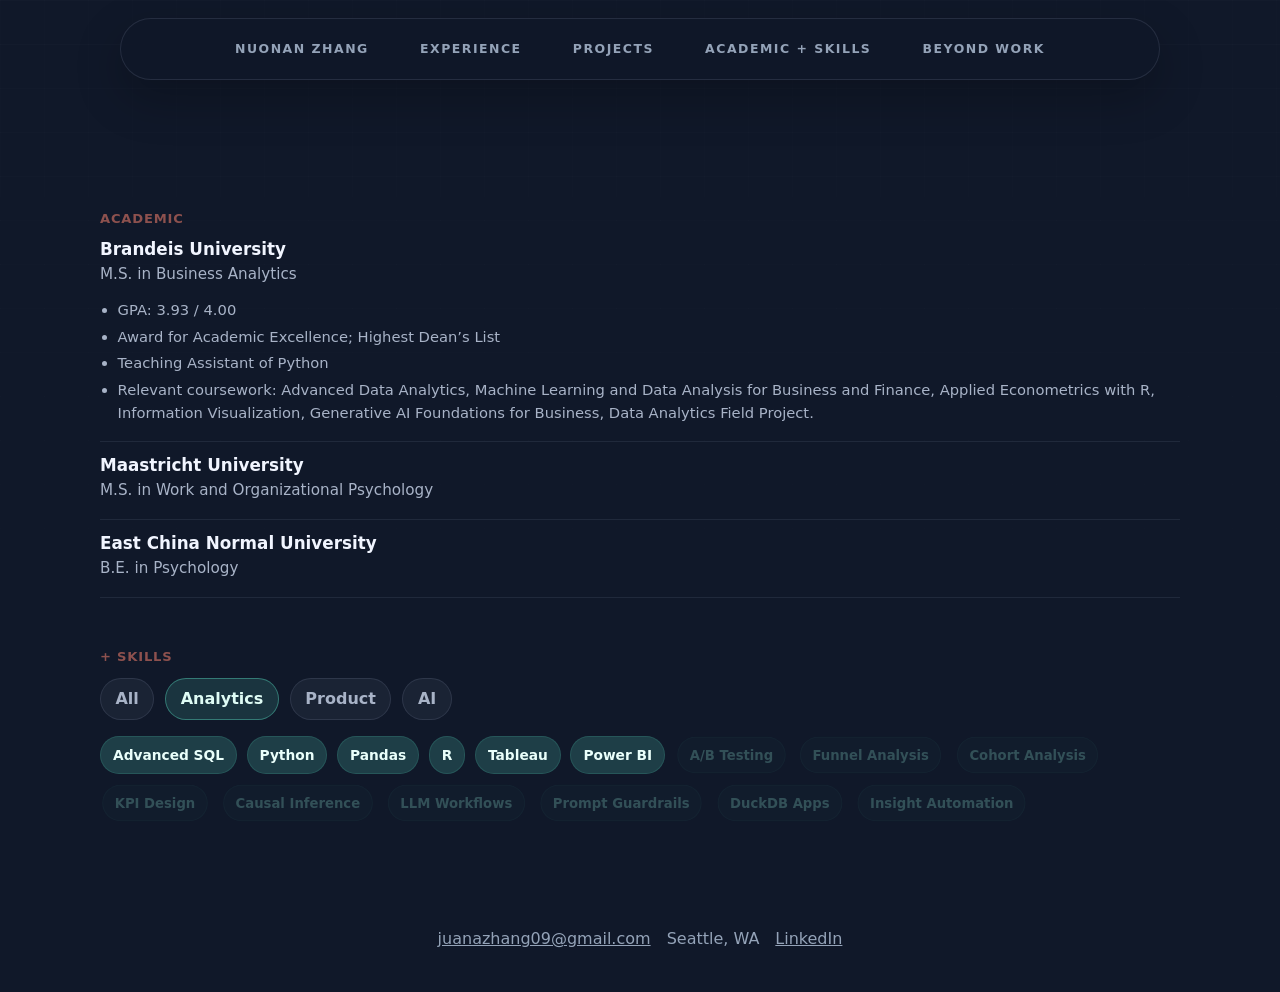
==== about.html @ 23014d2b "Publish portfolio site" ====
<!doctype html>
<html lang="en">
  <head>
    <meta charset="UTF-8" />
    <meta name="viewport" content="width=device-width, initial-scale=1.0" />
    <title>About | Nuonan Zhang</title>
    <meta name="description" content="About Nuonan Zhang, including skills, education, and analytics approach." />
    <link rel="stylesheet" href="styles.css" />
  </head>
  <body class="brittany-home">
    <header class="home-top-nav" aria-label="Primary navigation">
      <nav>
        <a href="index.html#about">Nuonan Zhang</a>
        <a href="index.html#experience">Experience</a>
        <a href="projects.html">Projects</a>
        <a href="about.html">Academic + Skills</a>
        <a href="life.html">Beyond Work</a>
      </nav>
    </header>

    <main class="page-main dark-standalone academic-page">
      <section class="section">
        <p class="mini">Academic</p>
        <div class="academic-stack">
          <article>
            <h3>Brandeis University</h3>
            <p>M.S. in Business Analytics</p>
            <ul>
              <li>GPA: 3.93 / 4.00</li>
              <li>Award for Academic Excellence; Highest Dean’s List</li>
              <li>Teaching Assistant of Python</li>
              <li>Relevant coursework: Advanced Data Analytics, Machine Learning and Data Analysis for Business and Finance, Applied Econometrics with R, Information Visualization, Generative AI Foundations for Business, Data Analytics Field Project.</li>
            </ul>
          </article>
          <article>
            <h3>Maastricht University</h3>
            <p>M.S. in Work and Organizational Psychology</p>
          </article>
          <article>
            <h3>East China Normal University</h3>
            <p>B.E. in Psychology</p>
          </article>
        </div>
        <div class="skill-block">
          <p class="mini">+ Skills</p>
          <div class="skill-tabs" aria-label="Skill filters">
            <button class="tab" type="button" data-filter="all">All</button>
            <button class="tab active" type="button" data-filter="analytics">Analytics</button>
            <button class="tab" type="button" data-filter="product">Product</button>
            <button class="tab" type="button" data-filter="ai">AI</button>
          </div>
          <div class="skill-garden">
            <span class="pop" data-skill="analytics">Advanced SQL</span>
            <span class="pop" data-skill="analytics">Python</span>
            <span class="pop" data-skill="analytics">Pandas</span>
            <span class="pop" data-skill="analytics">R</span>
            <span class="pop" data-skill="analytics">Tableau</span>
            <span class="pop" data-skill="analytics">Power BI</span>
            <span class="dim" data-skill="product">A/B Testing</span>
            <span class="dim" data-skill="product">Funnel Analysis</span>
            <span class="dim" data-skill="product">Cohort Analysis</span>
            <span class="dim" data-skill="product">KPI Design</span>
            <span class="dim" data-skill="product">Causal Inference</span>
            <span class="dim" data-skill="ai">LLM Workflows</span>
            <span class="dim" data-skill="ai">Prompt Guardrails</span>
            <span class="dim" data-skill="ai">DuckDB Apps</span>
            <span class="dim" data-skill="ai">Insight Automation</span>
          </div>
        </div>
      </section>
    </main>

    <footer>
      <a href="mailto:juanazhang09@gmail.com">juanazhang09@gmail.com</a>
      <span>Seattle, WA</span>
      <a href="https://www.linkedin.com/in/juanazhang" target="_blank" rel="noreferrer">LinkedIn</a>
    </footer>

    <script src="script.js?v=20260702-real-logos"></script>
  </body>
</html>
---- styles.css ----
:root {
  --cream: #fff8ec;
  --sand: #f5ddc9;
  --paper: #fffdf8;
  --ink: #2f2f32;
  --muted: #6f6862;
  --rose: #e86f87;
  --yellow: #ffd86f;
  --mint: #9edfc8;
  --sky: #a8d8ff;
  --peach: #ffb8a1;
  --line: rgba(47, 47, 50, 0.12);
  --shadow: 0 20px 54px rgba(78, 57, 40, 0.14);
}

* {
  box-sizing: border-box;
}

html {
  scroll-behavior: smooth;
}

body {
  margin: 0;
  color: var(--ink);
  background:
    radial-gradient(circle at 14% 10%, rgba(255, 216, 111, 0.42), transparent 18rem),
    radial-gradient(circle at 88% 12%, rgba(168, 216, 255, 0.44), transparent 22rem),
    linear-gradient(180deg, var(--sand) 0%, var(--cream) 36%, #fffaf1 100%);
  font-family: "Avenir Next", "Trebuchet MS", system-ui, sans-serif;
  line-height: 1.6;
}

body::before {
  position: fixed;
  inset: 0;
  z-index: -1;
  background-image:
    linear-gradient(rgba(255, 255, 255, 0.34) 1px, transparent 1px),
    linear-gradient(90deg, rgba(255, 255, 255, 0.28) 1px, transparent 1px);
  background-size: 44px 44px;
  content: "";
  mask-image: linear-gradient(180deg, black, transparent 88%);
}

.brittany-home {
  background: #101829;
  color: #d9e2f2;
}

.brittany-home::before,
.dark-page::before {
  background-image:
    linear-gradient(rgba(255, 255, 255, 0.035) 1px, transparent 1px),
    linear-gradient(90deg, rgba(255, 255, 255, 0.025) 1px, transparent 1px);
  opacity: 0.45;
}

.dark-page {
  background: #101829;
  color: #d9e2f2;
}

a {
  color: inherit;
}

.site-header {
  position: fixed;
  top: 1rem;
  left: 50%;
  z-index: 20;
  display: flex;
  width: min(1080px, calc(100% - 2rem));
  align-items: center;
  justify-content: space-between;
  gap: 1rem;
  border: 1px solid var(--line);
  border-radius: 999px;
  padding: 0.65rem 0.75rem;
  background: rgba(255, 253, 248, 0.82);
  box-shadow: 0 10px 35px rgba(78, 57, 40, 0.12);
  transform: translateX(-50%);
  backdrop-filter: blur(18px);
}

.brand,
nav a,
.button,
.portal-card,
.next-banner a,
.path-actions a {
  text-decoration: none;
}

.brand {
  display: inline-flex;
  align-items: center;
  gap: 0.55rem;
  padding-left: 0.35rem;
  font-weight: 850;
}

.brand-icon {
  display: grid;
  width: 2.15rem;
  height: 2.15rem;
  place-items: center;
  border-radius: 50%;
  background: var(--yellow);
  box-shadow: inset 0 0 0 2px rgba(47, 47, 50, 0.12);
}

nav {
  display: flex;
  flex-wrap: wrap;
  justify-content: flex-end;
  gap: 0.25rem;
}

nav a {
  border-radius: 999px;
  padding: 0.56rem 0.7rem;
  color: #4f4945;
  font-weight: 800;
  font-size: 0.96rem;
}

nav a:hover,
nav a.active {
  background: var(--ink);
  color: white;
}

.hero,
.section,
.page-hero,
footer {
  width: min(1080px, calc(100% - 2rem));
  margin: 0 auto;
}

.hero {
  display: grid;
  min-height: 92vh;
  grid-template-columns: minmax(0, 0.92fr) minmax(320px, 0.72fr);
  align-items: center;
  gap: clamp(2rem, 5vw, 5rem);
  padding: 8rem 0 3rem;
}

.page-main {
  padding-top: 8rem;
}

.dark-standalone {
  padding-top: 7.5rem;
}

.brittany-home .page-hero h1,
.dark-page .page-hero h1 {
  color: #e9eef8;
  font-family: "Avenir Next", "Trebuchet MS", system-ui, sans-serif;
  font-style: normal;
}

.brittany-home .page-hero p:not(.mini),
.brittany-home footer {
  color: #94a3b8;
}

.page-hero {
  padding: 3.5rem 0 1.5rem;
}

.page-hero p:not(.mini) {
  max-width: 760px;
  color: var(--muted);
  font-size: 1.18rem;
}

.mini {
  margin: 0 0 0.7rem;
  color: #8d514e;
  font-size: 0.82rem;
  font-weight: 900;
  letter-spacing: 0.06em;
  text-transform: uppercase;
}

h1,
h2,
h3,
p {
  margin-top: 0;
}

h1 {
  max-width: 11ch;
  margin-bottom: 1rem;
  font-family: Georgia, "Times New Roman", serif;
  font-size: clamp(2.9rem, 5.4vw, 4.7rem);
  font-style: italic;
  font-weight: 700;
  letter-spacing: 0;
  line-height: 0.95;
}

.page-hero h1 {
  max-width: 12ch;
}

.work-hero {
  width: min(1200px, calc(100% - 2rem));
  padding: 0.5rem 0 0.25rem;
}

.work-hero h1 {
  max-width: 28ch;
  font-size: clamp(2rem, 3.4vw, 3.15rem);
  line-height: 1.05;
}

.work-hero p:not(.mini) {
  max-width: 820px;
  font-size: 1.03rem;
}

.work-hero + .experience-summary {
  width: min(1200px, calc(100% - 2rem));
  padding-top: 1.2rem;
}

.split-home {
  display: grid;
  width: min(1280px, calc(100% - 2rem));
  grid-template-columns: minmax(280px, 0.62fr) minmax(0, 1.18fr);
  gap: clamp(2.5rem, 5vw, 5.5rem);
  margin: 0 auto;
  padding: 6rem 0;
}

.split-home-with-top-nav {
  padding-top: 8.5rem;
}

.home-top-nav {
  position: fixed;
  top: 1.1rem;
  left: 50%;
  z-index: 40;
  display: flex;
  width: min(1040px, calc(100% - 2rem));
  align-items: center;
  justify-content: center;
  gap: 1.2rem;
  border: 1px solid rgba(148, 163, 184, 0.16);
  border-radius: 999px;
  padding: 0.7rem 0.95rem;
  background: rgba(16, 24, 41, 0.82);
  box-shadow: 0 18px 48px rgba(0, 0, 0, 0.24);
  transform: translateX(-50%);
  backdrop-filter: blur(18px);
}

.home-mark {
  display: inline-flex;
  width: 2.35rem;
  height: 2.35rem;
  align-items: center;
  justify-content: center;
  border-radius: 50%;
  background: rgba(100, 255, 218, 0.12);
  color: #64ffda;
  font-weight: 900;
  text-decoration: none;
}

.home-top-nav nav {
  display: flex;
  flex-wrap: wrap;
  justify-content: center;
  gap: clamp(0.8rem, 2.5vw, 1.8rem);
}

.home-top-nav nav a {
  color: #94a3b8;
  font-size: 0.78rem;
  font-weight: 900;
  letter-spacing: 0.12em;
  text-decoration: none;
  text-transform: uppercase;
}

.home-top-nav nav a:hover {
  color: #64ffda;
}

.split-sidebar {
  position: sticky;
  top: 6rem;
  align-self: start;
  min-height: calc(100vh - 12rem);
}

.split-sidebar img {
  width: 132px;
  height: 132px;
  margin-bottom: 1.5rem;
  border: 2px solid rgba(217, 226, 242, 0.18);
  border-radius: 50%;
  object-fit: cover;
  object-position: 50% 18%;
}

.split-sidebar h1 {
  max-width: none;
  margin-bottom: 0.5rem;
  font-family: "Avenir Next", "Trebuchet MS", system-ui, sans-serif;
  font-size: clamp(2.7rem, 5vw, 4.2rem);
  font-style: normal;
  line-height: 1;
}

.split-sidebar h2 {
  margin-bottom: 1rem;
  color: #e9eef8;
  font-size: 1.3rem;
  font-weight: 750;
}

.split-sidebar p {
  max-width: 21rem;
  color: #94a3b8;
  font-size: 1rem;
}

.split-nav {
  display: grid;
  justify-items: start;
  gap: 1.05rem;
  margin: 4rem 0;
  padding-left: 0;
}

.split-nav a {
  width: fit-content;
  color: #708096;
  font-size: 0.78rem;
  font-weight: 900;
  letter-spacing: 0.16em;
  text-decoration: none;
  text-transform: uppercase;
}

.split-nav a:hover {
  color: #e9eef8;
}

.split-links {
  display: flex;
  flex-wrap: wrap;
  gap: 0.95rem;
}

.split-links a,
.split-actions a {
  color: #d9e2f2;
  font-weight: 850;
  text-decoration: none;
}

.split-links a {
  display: grid;
  width: 2.05rem;
  height: 2.05rem;
  place-items: center;
  color: #94a3b8;
}

.split-links svg {
  width: 1.55rem;
  height: 1.55rem;
  fill: currentColor;
}

.split-links a:hover,
.split-actions a:hover,
.split-row:hover h3 {
  color: #7dd3fc;
}

.split-content {
  display: grid;
  gap: 4.5rem;
}

.split-section {
  scroll-margin-top: 4rem;
}

.split-section > p:not(.mini) {
  max-width: 860px;
  color: #a6b3c6;
  font-size: 1.03rem;
}

.about-focus {
  display: flex;
  max-width: 860px;
  flex-wrap: wrap;
  gap: 0.55rem;
  margin-top: 1.2rem;
}

.about-focus span {
  border-radius: 999px;
  padding: 0.36rem 0.62rem;
  background: rgba(148, 163, 184, 0.1);
  color: #cbd5e1;
  font-size: 0.82rem;
  font-weight: 850;
}

.about-focus .skill-group {
  background: transparent;
  color: #64ffda;
  padding-left: 0;
  font-size: 0.74rem;
  letter-spacing: 0.12em;
  text-transform: uppercase;
}

.split-row {
  display: grid;
  grid-template-columns: 9.2rem minmax(0, 1fr);
  gap: 1.2rem;
  align-items: start;
  border-radius: 16px;
  padding: 0.95rem 1rem;
  color: inherit;
  text-decoration: none;
}

.split-row:hover {
  background: rgba(148, 163, 184, 0.08);
}

.split-row > span {
  color: #718096;
  font-size: 0.78rem;
  font-weight: 900;
  letter-spacing: 0.08em;
  text-transform: uppercase;
}

.split-row h3 {
  margin-bottom: 0.35rem;
  color: #e9eef8;
  font-size: 1.05rem;
}

.split-row p {
  margin: 0;
  color: #94a3b8;
}

.split-bullets {
  display: grid;
  gap: 0.25rem;
  margin: 0;
  padding-left: 1.05rem;
  color: #94a3b8;
}

.split-bullets li::marker {
  color: #7dd3fc;
}

.inline-evidence {
  display: flex;
  flex-wrap: wrap;
  gap: 0.5rem;
  margin-top: 0.65rem;
}

.inline-evidence a {
  border: 1px solid rgba(125, 211, 252, 0.18);
  border-radius: 999px;
  padding: 0.28rem 0.55rem;
  background: rgba(125, 211, 252, 0.08);
  color: #7dd3fc;
  font-size: 0.78rem;
  font-weight: 850;
  text-decoration: none;
}

.inline-evidence a:hover {
  background: rgba(125, 211, 252, 0.16);
}

.split-tech {
  display: flex;
  flex-wrap: wrap;
  gap: 0.45rem;
  margin-top: 0.7rem;
}

.split-tech span {
  border-radius: 999px;
  padding: 0.32rem 0.56rem;
  background: rgba(45, 212, 191, 0.1);
  color: #99f6e4;
  font-size: 0.76rem;
  font-weight: 850;
}

.split-tags {
  display: flex;
  flex-wrap: wrap;
  gap: 0.65rem;
}

.split-tags span {
  border-radius: 999px;
  padding: 0.42rem 0.75rem;
  background: rgba(45, 212, 191, 0.1);
  color: #99f6e4;
  font-size: 0.86rem;
  font-weight: 850;
}

.academic-stack,
.skill-map-compact {
  display: grid;
  gap: 0.9rem;
}

.academic-stack {
  margin-bottom: 1.25rem;
}

.academic-stack article,
.skill-map-compact div {
  border-bottom: 1px solid rgba(148, 163, 184, 0.13);
  padding: 0 0 1rem;
}

.academic-stack article {
  display: grid;
  gap: 0.2rem;
}

.academic-stack h3 {
  margin: 0;
  color: #f1f5ff;
  font-size: 1.05rem;
}

.academic-stack p,
.skill-map-compact p {
  margin: 0;
  color: #a8b3c7;
  font-size: 0.95rem;
  line-height: 1.55;
}

.academic-stack ul {
  margin: 0.55rem 0 0;
  padding-left: 1.1rem;
  color: #a8b3c7;
  font-size: 0.92rem;
  line-height: 1.55;
}

.academic-stack li + li {
  margin-top: 0.25rem;
}

.skill-map-compact div > span {
  display: block;
  margin-bottom: 0.25rem;
  color: #64ffda;
  font-size: 0.74rem;
  font-weight: 900;
  letter-spacing: 0.12em;
  text-transform: uppercase;
}

.skill-block {
  margin-top: clamp(1.8rem, 4vw, 3rem);
}

.skill-block h2 {
  margin: 0.25rem 0 1rem;
  color: #f1f5ff;
  font-size: clamp(1.8rem, 5vw, 3rem);
  line-height: 1.05;
}

.academic-page .skill-tabs {
  justify-content: flex-start;
  margin-bottom: 1rem;
}

.academic-page .tab {
  border: 1px solid rgba(148, 163, 184, 0.16);
  background: rgba(148, 163, 184, 0.08);
  color: #a8b3c7;
}

.academic-page .tab.active,
.academic-page .tab:hover {
  border-color: rgba(100, 255, 218, 0.35);
  background: rgba(100, 255, 218, 0.12);
  color: #dffcf5;
}

.academic-page .skill-garden {
  justify-content: flex-start;
  gap: 0.6rem;
}

.academic-page .skill-garden span {
  min-height: auto;
  border: 1px solid rgba(100, 255, 218, 0.12);
  padding: 0.45rem 0.75rem;
  background: rgba(100, 255, 218, 0.08);
  box-shadow: none;
  color: #99f6e4;
  font-size: 0.86rem;
}

.academic-page .skill-garden span.pop {
  background: rgba(100, 255, 218, 0.17);
  color: #eafffb;
}

.split-actions {
  display: flex;
  flex-wrap: wrap;
  gap: 1rem;
  margin-top: 1.2rem;
}

.split-actions-front {
  margin: 0.3rem 0 1.2rem;
}

.project-feature-row {
  display: grid;
  grid-template-columns: 8.5rem minmax(0, 1fr);
  gap: 1.6rem;
  align-items: start;
  border-radius: 16px;
  padding: 1rem;
  color: inherit;
  text-decoration: none;
}

.project-feature-row:hover {
  background: rgba(148, 163, 184, 0.08);
}

.project-feature-row img {
  width: 100%;
  border: 3px solid rgba(148, 163, 184, 0.16);
  border-radius: 8px;
  aspect-ratio: 16 / 9;
  object-fit: cover;
  object-position: center;
}

.project-feature-row img.project-thumb-contain {
  aspect-ratio: 1 / 1;
  object-fit: contain;
  background: #f8fbff;
  padding: 0.25rem;
}

.project-feature-row > div > span {
  display: block;
  margin-bottom: 0.35rem;
  color: #718096;
  font-size: 0.78rem;
  font-weight: 900;
  letter-spacing: 0.08em;
  text-transform: uppercase;
}

.project-feature-row h3 {
  margin-bottom: 0.45rem;
  color: #e9eef8;
  font-size: 1.25rem;
}

.project-feature-row:hover h3 {
  color: #7dd3fc;
}

.project-feature-row p {
  margin: 0;
  color: #94a3b8;
}

.projects-compact-page {
  width: min(980px, calc(100% - 2rem));
  margin: 0 auto;
}

.project-page-intro {
  width: min(900px, 100%);
  margin: 0 auto 1.25rem;
  padding-top: 1rem;
}

.project-page-intro p:not(.mini) {
  max-width: 680px;
  color: #94a3b8;
  font-size: 1rem;
}

.project-list-page {
  width: min(900px, 100%);
}

h2 {
  margin-bottom: 0.85rem;
  font-size: clamp(1.75rem, 3.8vw, 3.5rem);
  font-weight: 850;
  letter-spacing: 0;
  line-height: 1.05;
}

h3 {
  margin-bottom: 0.45rem;
  font-size: 1.25rem;
  line-height: 1.18;
}

.subtitle {
  max-width: 43rem;
  color: #4a4440;
  font-size: clamp(1.05rem, 1.7vw, 1.28rem);
}

.hero-buttons {
  display: flex;
  flex-wrap: wrap;
  gap: 0.85rem;
  margin-top: 1.6rem;
}

.recruiter-snapshot {
  display: flex;
  flex-wrap: wrap;
  gap: 0.55rem;
  margin-top: 1.2rem;
}

.recruiter-snapshot span {
  display: inline-flex;
  min-height: 2.2rem;
  align-items: center;
  border-radius: 999px;
  padding: 0.35rem 0.7rem;
  background: rgba(255, 253, 248, 0.76);
  color: #4f4945;
  font-size: 0.88rem;
  font-weight: 850;
  box-shadow: 0 8px 20px rgba(95, 72, 53, 0.08);
}

.button,
.small-button,
.tab,
.floating-note {
  border: 0;
  cursor: pointer;
  font: inherit;
  font-weight: 850;
  transition:
    transform 180ms ease,
    box-shadow 180ms ease,
    background 180ms ease;
}

.button {
  display: inline-flex;
  min-height: 3rem;
  align-items: center;
  justify-content: center;
  border-radius: 12px;
  padding: 0.72rem 1.2rem;
}

.button:hover,
.small-button:hover,
.tab:hover,
.floating-note:hover,
.portal-card:hover,
.next-banner a:hover {
  transform: translateY(-3px);
}

.dark {
  background: var(--ink);
  color: white;
  box-shadow: 0 10px 24px rgba(47, 47, 50, 0.18);
}

.light {
  background: var(--yellow);
  color: var(--ink);
  box-shadow: 0 10px 24px rgba(173, 128, 39, 0.18);
}

.soft {
  background: rgba(255, 253, 248, 0.84);
  color: var(--ink);
  box-shadow: 0 10px 24px rgba(95, 72, 53, 0.12);
}

.hero-art {
  position: relative;
  display: grid;
  min-height: 500px;
  place-items: center;
}

.main-photo {
  width: min(100%, 470px);
  border: 12px solid rgba(255, 253, 248, 0.94);
  border-radius: 34px;
  aspect-ratio: 4 / 5;
  object-fit: cover;
  object-position: 36% center;
  box-shadow: var(--shadow);
}

.portrait-photo {
  position: absolute;
  right: -0.4rem;
  bottom: 2rem;
  width: 150px;
  height: 150px;
  border: 8px solid var(--paper);
  border-radius: 50%;
  object-fit: cover;
  object-position: 50% 0%;
  box-shadow: 0 18px 34px rgba(66, 45, 33, 0.2);
}

.floating-note {
  position: absolute;
  border-radius: 999px;
  padding: 0.54rem 0.82rem;
  background: var(--paper);
  color: var(--ink);
  box-shadow: 0 12px 28px rgba(67, 51, 38, 0.14);
}

.note-one {
  top: 14%;
  left: 0;
  background: var(--mint);
}

.note-two {
  right: 0;
  bottom: 25%;
  background: var(--peach);
}

.note-three {
  bottom: 12%;
  left: 8%;
  background: var(--sky);
}

.home-hero-clean {
  min-height: 86vh;
  grid-template-columns: minmax(260px, 0.45fr) minmax(0, 1fr);
  gap: clamp(2rem, 6vw, 6rem);
}

.home-profile {
  position: sticky;
  top: 7rem;
  align-self: start;
  border-radius: 22px;
  padding: 1.4rem;
  background: rgba(255, 253, 248, 0.8);
  box-shadow: 0 18px 44px rgba(78, 57, 40, 0.12);
}

.home-profile img {
  width: 100%;
  max-width: 210px;
  border-radius: 16px;
  aspect-ratio: 1 / 1;
  object-fit: cover;
  object-position: 50% 10%;
}

.home-profile h1 {
  max-width: none;
  margin: 1rem 0 0.2rem;
  font-family: "Avenir Next", "Trebuchet MS", system-ui, sans-serif;
  font-size: clamp(2.1rem, 4vw, 3.2rem);
  font-style: normal;
  line-height: 1;
}

.home-profile p {
  margin-bottom: 1rem;
  color: var(--muted);
  font-weight: 750;
}

.home-links {
  display: flex;
  flex-wrap: wrap;
  gap: 0.55rem;
}

.home-links a {
  border-radius: 999px;
  padding: 0.45rem 0.7rem;
  background: var(--ink);
  color: #fff;
  font-size: 0.86rem;
  font-weight: 850;
  text-decoration: none;
}

.home-intro h2 {
  max-width: 780px;
  font-size: clamp(2.2rem, 5vw, 4.8rem);
}

.home-intro > p:not(.mini) {
  max-width: 760px;
  color: var(--muted);
  font-size: 1.1rem;
}

.home-proof {
  display: flex;
  flex-wrap: wrap;
  gap: 0.5rem;
  margin-top: 1.2rem;
}

.home-proof span {
  border: 1px solid rgba(47, 47, 50, 0.12);
  border-radius: 999px;
  padding: 0.38rem 0.7rem;
  background: rgba(255, 253, 248, 0.72);
  color: #4f4945;
  font-size: 0.88rem;
  font-weight: 850;
}

.home-overview {
  display: grid;
  gap: 0;
  padding-top: 0;
}

.home-overview a {
  display: grid;
  grid-template-columns: 4rem 0.42fr 1fr;
  gap: 1rem;
  align-items: baseline;
  border-top: 1px solid rgba(47, 47, 50, 0.14);
  padding: 1.25rem 0;
  text-decoration: none;
}

.home-overview a:last-child {
  border-bottom: 1px solid rgba(47, 47, 50, 0.14);
}

.home-overview span {
  color: #8d514e;
  font-weight: 900;
}

.home-overview h3 {
  margin: 0;
}

.home-overview p {
  margin: 0;
  color: var(--muted);
}

.section {
  padding: clamp(3rem, 7vw, 5.5rem) 0;
}

.intro-panel,
.two-column {
  display: grid;
  grid-template-columns: 0.9fr 1fr;
  gap: clamp(1.5rem, 5vw, 4rem);
  align-items: start;
}

.intro-panel p:last-child,
.soft-card,
.about-copy {
  border-radius: 28px;
  padding: clamp(1.25rem, 3vw, 2rem);
  background: rgba(255, 253, 248, 0.74);
  box-shadow: var(--shadow);
}

.intro-panel p:last-child,
.soft-card p,
.project-card p,
.work-entry li,
.life-grid p,
footer {
  color: var(--muted);
}

.portal-section,
.portfolio-map {
  display: grid;
  gap: 1rem;
  padding-top: 0;
}

.portal-card {
  display: grid;
  grid-template-columns: auto 1fr;
  gap: 1.2rem;
  align-items: center;
  border-radius: 30px;
  padding: clamp(1.2rem, 3vw, 2rem);
  background: var(--paper);
  box-shadow: var(--shadow);
  transition:
    transform 180ms ease,
    box-shadow 180ms ease;
}

.portal-card:hover {
  box-shadow: 0 28px 72px rgba(78, 57, 40, 0.18);
}

.portal-card > span {
  display: grid;
  width: 3.6rem;
  height: 3.6rem;
  place-items: center;
  border-radius: 50%;
  background: var(--yellow);
  font-weight: 950;
}

.portal-card h2 {
  margin-bottom: 0.45rem;
  font-size: clamp(1.5rem, 3.3vw, 2.7rem);
}

.work-portal {
  background: linear-gradient(135deg, #fffdf8, #e6f8f0);
}

.projects-portal {
  background: linear-gradient(135deg, #fffdf8, #ffe7ee);
}

.ai-portal {
  background: linear-gradient(135deg, #fffdf8, #e5fff6);
}

.about-portal {
  background: linear-gradient(135deg, #fffdf8, #fff2bf);
}

.life-portal {
  background: linear-gradient(135deg, #fffdf8, #e6f1ff);
}

.work-timeline {
  display: grid;
  gap: 1.1rem;
}

.featured-path,
.ai-case {
  display: grid;
  grid-template-columns: 1fr 1fr;
  gap: 1rem;
  align-items: center;
}

.featured-copy,
.path-actions,
.ai-case {
  border-radius: 30px;
  padding: clamp(1.2rem, 3vw, 2rem);
  background: rgba(255, 253, 248, 0.82);
  box-shadow: var(--shadow);
}

.featured-copy p:not(.mini),
.ai-case p {
  color: var(--muted);
}

.path-actions {
  display: grid;
  gap: 0.75rem;
}

.path-actions a {
  display: flex;
  min-height: 3.4rem;
  align-items: center;
  justify-content: space-between;
  border-radius: 999px;
  padding: 0.75rem 1rem;
  background: var(--ink);
  color: white;
  font-weight: 900;
  transition: transform 180ms ease;
}

.path-actions a:nth-child(2) {
  background: #2f5f57;
}

.path-actions a:nth-child(3) {
  background: #874253;
}

.path-actions a::after {
  content: "→";
}

.ai-case {
  grid-template-columns: 1fr 0.72fr;
  background: linear-gradient(135deg, rgba(255, 253, 248, 0.88), rgba(230, 248, 240, 0.88));
}

.work-explorer {
  display: grid;
  grid-template-columns: 0.52fr 1fr;
  gap: 1rem;
  align-items: start;
  padding-bottom: 0;
}

.explorer-copy,
.company-panel {
  border-radius: 28px;
  padding: 1.25rem;
  background: rgba(255, 253, 248, 0.82);
  box-shadow: var(--shadow);
}

.explorer-copy p:not(.mini),
.company-panel p:not(.date, .role) {
  color: var(--muted);
}

.company-tabs {
  display: flex;
  flex-wrap: wrap;
  gap: 0.65rem;
  align-self: stretch;
  border-radius: 28px;
  padding: 1.1rem;
  background: rgba(255, 253, 248, 0.58);
  box-shadow: var(--shadow);
}

.company-tab {
  min-height: 2.7rem;
  border: 0;
  border-radius: 999px;
  padding: 0.5rem 0.85rem;
  background: var(--paper);
  color: var(--ink);
  cursor: pointer;
  font: inherit;
  font-weight: 850;
  box-shadow: 0 8px 20px rgba(95, 72, 53, 0.09);
  transition:
    transform 160ms ease,
    background 160ms ease,
    color 160ms ease,
    box-shadow 160ms ease;
}

.company-tab:hover {
  transform: translateY(-2px);
}

.company-tab.active {
  background: var(--ink);
  color: white;
  box-shadow: 0 12px 26px rgba(47, 47, 50, 0.2);
}

.company-panel {
  grid-column: 1 / -1;
  display: grid;
  grid-template-columns: minmax(0, 1fr) minmax(9rem, max-content);
  column-gap: 1.4rem;
  row-gap: 0.75rem;
  align-items: start;
  border: 2px solid rgba(47, 47, 50, 0.08);
}

.company-panel > div:first-child {
  display: contents;
}

.company-panel .company-logo {
  grid-column: 2;
  grid-row: 1;
  justify-self: end;
}

.company-panel h2 {
  grid-column: 1;
  grid-row: 1;
}

.company-panel .role {
  grid-column: 1;
  grid-row: 2;
}

.company-panel .date {
  grid-column: 2;
  grid-row: 2;
  justify-self: end;
  text-align: right;
}

#company-context,
#company-points {
  grid-column: 1 / 3;
}

#company-tools {
  grid-column: 1;
  grid-row: 3;
  flex-wrap: nowrap;
  overflow-x: auto;
  padding-bottom: 0.15rem;
}

.company-panel.is-changing {
  animation: panel-pop 260ms ease;
}

@keyframes panel-pop {
  0% {
    opacity: 0.5;
    transform: translateY(8px);
  }
  100% {
    opacity: 1;
    transform: translateY(0);
  }
}

.work-artifacts {
  display: grid;
  grid-template-columns: 1fr 0.72fr 0.72fr;
  gap: 1rem;
  align-items: stretch;
}

.work-artifacts > div,
.work-artifacts figure {
  border-radius: 28px;
  margin: 0;
  padding: 1.15rem;
  background: rgba(255, 253, 248, 0.82);
  box-shadow: var(--shadow);
}

.work-artifacts > div p:not(.mini) {
  color: var(--muted);
}

.work-artifacts img {
  width: 100%;
  height: 220px;
  border-radius: 20px;
  object-fit: cover;
  background: #fff;
}

.work-artifacts figcaption {
  margin-top: 0.75rem;
  color: var(--muted);
  font-weight: 850;
}

.work-entry {
  display: grid;
  grid-template-columns: minmax(0, 1fr) minmax(9rem, max-content);
  column-gap: 1.5rem;
  row-gap: 0.8rem;
  border-radius: 30px;
  padding: clamp(1.1rem, 2.5vw, 1.6rem);
  background: rgba(255, 253, 248, 0.84);
  box-shadow: var(--shadow);
  transition:
    transform 180ms ease,
    box-shadow 180ms ease,
    opacity 180ms ease,
    outline-color 180ms ease;
}

.work-meta {
  display: contents;
}

.company-logo {
  display: inline-flex;
  width: min(13rem, 22vw);
  min-height: 4.2rem;
  align-items: center;
  justify-content: flex-end;
  margin: 0;
  border: 0;
  border-radius: 0;
  padding: 0;
  background: transparent;
  box-shadow: none;
  grid-column: 2;
  grid-row: 1;
  justify-self: end;
}

.company-logo img {
  display: block;
  max-width: 100%;
  max-height: 3.3rem;
  object-fit: contain;
}

.logo-eac {
  background: transparent;
}

.logo-eac img {
  max-height: 3.8rem;
}

.logo-tiktok {
  background: transparent;
}

.logo-actian {
  background: transparent;
}

.logo-actian img {
  max-height: 3.2rem;
}

.logo-meituan {
  background: transparent;
}

.logo-meituan img {
  max-height: 3.15rem;
}

.logo-alibaba {
  background: transparent;
}

.logo-alibaba img {
  max-height: 3.5rem;
}

.logo-trip {
  background: transparent;
}

.logo-trip img {
  max-height: 2.6rem;
}

.work-entry.featured {
  background: linear-gradient(135deg, #fffdf8, #e6f8f0);
}

.work-entry.is-highlighted {
  outline: 3px solid rgba(232, 111, 135, 0.45);
  transform: translateY(-3px);
  box-shadow: 0 28px 70px rgba(78, 57, 40, 0.2);
}

.work-entry.is-muted {
  opacity: 0.46;
}

.date,
.role {
  margin: 0 0 0.2rem;
  color: #8d514e;
  font-weight: 850;
}

.date {
  grid-column: 2;
  grid-row: 2;
  justify-self: end;
  text-align: right;
  white-space: nowrap;
}

.role {
  grid-column: 1;
  grid-row: 2;
}

.work-meta h2 {
  grid-column: 1;
  grid-row: 1;
  align-self: start;
}

.tool-row {
  display: flex;
  flex-wrap: wrap;
  gap: 0.45rem;
  margin-top: 0.3rem;
  grid-column: 1 / 3;
  grid-row: 3;
}

.tool-row span,
.chip {
  display: inline-flex;
  flex: 0 0 auto;
  width: fit-content;
  border-radius: 999px;
  padding: 0.34rem 0.64rem;
  background: #ffe1e8;
  color: #874253;
  font-size: 0.78rem;
  font-weight: 850;
}

.work-body {
  display: grid;
  gap: 1rem;
  align-content: start;
  grid-column: 1 / 3;
  grid-row: 4;
}

.work-body ul,
.reveal {
  margin: 0;
  padding-left: 1.1rem;
}

.work-body li + li,
.reveal li + li {
  margin-top: 0.55rem;
}

.experience-summary {
  display: grid;
  gap: 1rem;
}

.summary-heading {
  border-radius: 28px;
  padding: 1.25rem;
  background: rgba(255, 253, 248, 0.82);
  box-shadow: var(--shadow);
}

.summary-heading p:not(.mini) {
  color: var(--muted);
}

.summary-list {
  display: grid;
  gap: 0;
}

.summary-item {
  display: grid;
  grid-template-columns: 7rem minmax(0, 1fr);
  gap: 1.15rem;
  align-items: start;
  border-bottom: 1px solid rgba(148, 163, 184, 0.14);
  padding: clamp(1.3rem, 2.6vw, 1.8rem) 0;
}

.summary-logo {
  display: flex;
  min-height: 3.8rem;
  align-items: flex-start;
}

.summary-logo img {
  display: block;
  max-width: 100%;
  max-height: 3rem;
  object-fit: contain;
}

.summary-logo.logo-eac img {
  max-height: 3.4rem;
}

.summary-logo.logo-trip img {
  max-height: 2.3rem;
}

.summary-main {
  display: grid;
  gap: 0.5rem;
}

.summary-topline {
  display: grid;
  grid-template-columns: minmax(0, 1fr) max-content;
  gap: 1rem;
  align-items: baseline;
}

.summary-topline h3 {
  margin: 0;
  color: #f1f5ff;
  font-size: clamp(1.25rem, 2.5vw, 1.75rem);
}

.summary-topline span,
.summary-role {
  color: #a65f5b;
  font-weight: 850;
}

.summary-topline span {
  white-space: nowrap;
}

.summary-role {
  margin: 0;
}

.summary-highlight {
  width: fit-content;
  margin: 0.05rem 0;
  border-left: 4px solid rgba(100, 255, 218, 0.55);
  border-radius: 10px;
  padding: 0.42rem 0.7rem;
  background: rgba(100, 255, 218, 0.08);
  color: #dbe7f8;
  font-size: 0.9rem;
  font-weight: 900;
}

.summary-item ul {
  margin: 0;
  padding-left: 1rem;
  color: #a8b3c7;
}

.summary-item li + li {
  margin-top: 0.25rem;
}

.summary-skills {
  display: flex;
  flex-wrap: wrap;
  gap: 0.38rem;
  margin-top: 0.12rem;
}

.summary-skills span {
  display: inline-flex;
  border-radius: 999px;
  padding: 0.26rem 0.52rem;
  background: rgba(100, 255, 218, 0.11);
  color: #99f6e4;
  font-size: 0.72rem;
  font-weight: 850;
}

.evidence-strip {
  display: grid;
  grid-template-columns: repeat(2, minmax(0, 1fr));
  gap: 0.8rem;
  margin-top: 0.35rem;
}

.evidence-strip-three {
  grid-template-columns: repeat(3, minmax(0, 1fr));
}

.evidence-strip-compact .evidence-card img {
  max-height: 135px;
  aspect-ratio: 3.25 / 1;
}

.evidence-card {
  display: grid;
  align-content: start;
  gap: 0.5rem;
  overflow: hidden;
  border: 1px solid rgba(148, 163, 184, 0.16);
  border-radius: 18px;
  padding: 0.65rem;
  background: rgba(148, 163, 184, 0.06);
  color: #e9eef8;
  transition:
    transform 180ms ease,
    box-shadow 180ms ease;
}

.evidence-card:hover {
  transform: translateY(-2px);
  box-shadow: 0 16px 34px rgba(95, 72, 53, 0.12);
}

.evidence-title {
  width: fit-content;
  color: #e9eef8;
  font-size: 1.05rem;
  font-weight: 900;
  text-decoration: none;
}

.evidence-title:hover {
  color: #64ffda;
}

.evidence-card p {
  margin: 0;
  color: #a8b3c7;
  font-size: 0.88rem;
}

.evidence-image-link {
  display: block;
  margin-top: 0.2rem;
}

.evidence-card img {
  width: 100%;
  max-height: 210px;
  aspect-ratio: 2.45 / 1;
  border-radius: 13px;
  object-fit: cover;
  object-position: top left;
  background: #fff;
}

.evidence-card:nth-child(2) img {
  object-fit: cover;
  object-position: top;
}

.work-visual {
  min-height: 150px;
  overflow: hidden;
  border-radius: 24px;
  padding: 1rem;
  background: #2f2f32;
  color: white;
}

.ai-visual,
.workflow-card {
  display: grid;
  gap: 0.38rem;
}

.ai-visual span,
.workflow-card span {
  color: var(--yellow);
  font-size: 0.76rem;
  font-weight: 900;
  letter-spacing: 0.07em;
  text-transform: uppercase;
}

.ai-visual strong,
.workflow-card strong {
  margin-bottom: 0.45rem;
  font-size: 1.05rem;
}

.marketplace-visual {
  display: grid;
  grid-template-columns: repeat(4, 1fr);
  align-items: end;
  gap: 0.7rem;
  background: linear-gradient(135deg, #2f2f32, #485f63);
}

.marketplace-visual div {
  border-radius: 999px 999px 8px 8px;
  background: var(--mint);
}

.marketplace-visual div:nth-child(1) {
  height: 42%;
}

.marketplace-visual div:nth-child(2) {
  height: 74%;
  background: var(--yellow);
}

.marketplace-visual div:nth-child(3) {
  height: 58%;
  background: var(--sky);
}

.marketplace-visual div:nth-child(4) {
  height: 88%;
  background: var(--peach);
}

.funnel-visual {
  display: grid;
  align-content: center;
  gap: 0.65rem;
  background: linear-gradient(135deg, #2f2f32, #534257);
}

.funnel-visual span {
  display: block;
  height: 1.4rem;
  border-radius: 999px;
  background: var(--sky);
}

.funnel-visual span:nth-child(2) {
  width: 78%;
  background: var(--mint);
}

.funnel-visual span:nth-child(3) {
  width: 58%;
  background: var(--yellow);
}

.funnel-visual span:nth-child(4) {
  width: 38%;
  background: var(--peach);
}

.experiment-visual {
  display: grid;
  grid-template-columns: 0.35fr 1fr;
  align-items: center;
  gap: 1rem;
  background: linear-gradient(135deg, #2f2f32, #65503d);
}

.experiment-visual p {
  margin: 0;
  color: var(--yellow);
  font-family: Georgia, "Times New Roman", serif;
  font-size: 3.2rem;
  font-style: italic;
}

.experiment-visual div {
  display: grid;
  gap: 0.7rem;
}

.experiment-visual span {
  display: block;
  height: 2rem;
  border-radius: 999px;
  background: var(--mint);
}

.experiment-visual span:nth-child(2) {
  width: 72%;
  background: var(--rose);
}

.local-discovery-visual {
  display: grid;
  grid-template-columns: 0.45fr 1fr;
  gap: 1rem;
  align-items: center;
  background: linear-gradient(135deg, #2f2f32, #4c5b4a);
}

.phone-map {
  position: relative;
  height: 120px;
  border: 3px solid rgba(255, 255, 255, 0.72);
  border-radius: 22px;
  background:
    linear-gradient(90deg, rgba(255, 255, 255, 0.18) 1px, transparent 1px),
    linear-gradient(rgba(255, 255, 255, 0.16) 1px, transparent 1px),
    rgba(158, 223, 200, 0.16);
  background-size: 28px 28px;
}

.phone-map span {
  position: absolute;
  display: block;
  width: 1.05rem;
  height: 1.05rem;
  border-radius: 50% 50% 50% 0;
  background: var(--rose);
  transform: rotate(-45deg);
}

.phone-map span:nth-child(1) {
  top: 24%;
  left: 25%;
}

.phone-map span:nth-child(2) {
  top: 58%;
  left: 54%;
  background: var(--yellow);
}

.phone-map span:nth-child(3) {
  top: 34%;
  left: 72%;
  background: var(--sky);
}

.review-stack {
  display: grid;
  gap: 0.45rem;
}

.review-stack strong,
.delivery-card strong,
.car-card strong {
  font-size: 1.3rem;
  text-transform: capitalize;
}

.review-stack p {
  margin: 0;
  color: var(--yellow);
  letter-spacing: 0.08em;
}

.review-stack em,
.delivery-card em {
  width: fit-content;
  border-radius: 999px;
  padding: 0.35rem 0.65rem;
  background: rgba(255, 255, 255, 0.16);
  color: white;
  font-style: normal;
  font-weight: 850;
}

.flash-commerce-visual {
  display: grid;
  grid-template-columns: 1fr 0.8fr;
  gap: 1rem;
  align-items: center;
  background: linear-gradient(135deg, #2f2f32, #674c35);
}

.city-grid {
  display: grid;
  grid-template-columns: repeat(4, 1fr);
  gap: 0.55rem;
}

.city-grid span {
  display: block;
  aspect-ratio: 1;
  border-radius: 10px;
  background: rgba(255, 255, 255, 0.2);
}

.city-grid span:nth-child(2),
.city-grid span:nth-child(5),
.city-grid span:nth-child(7) {
  background: var(--yellow);
}

.city-grid span:nth-child(3),
.city-grid span:nth-child(8) {
  background: var(--peach);
}

.delivery-card {
  display: grid;
  gap: 0.45rem;
}

.delivery-card p,
.car-card p {
  margin: 0;
  color: rgba(255, 255, 255, 0.78);
}

.car-rental-visual {
  position: relative;
  display: grid;
  align-items: end;
  background:
    radial-gradient(circle at 18% 18%, rgba(168, 216, 255, 0.24), transparent 7rem),
    linear-gradient(135deg, #2f2f32, #394d65);
}

.road {
  position: absolute;
  right: 1rem;
  bottom: 1rem;
  left: 1rem;
  height: 68px;
  border-radius: 60% 60% 18px 18px;
  background: rgba(255, 255, 255, 0.14);
  overflow: hidden;
}

.road span {
  position: absolute;
  bottom: 30px;
  width: 3.2rem;
  height: 0.35rem;
  border-radius: 999px;
  background: var(--yellow);
}

.road span:nth-child(1) {
  left: 12%;
}

.road span:nth-child(2) {
  left: 42%;
}

.road span:nth-child(3) {
  left: 72%;
}

.car-card {
  position: relative;
  z-index: 1;
  width: fit-content;
  border-radius: 18px;
  padding: 0.85rem 1rem;
  background: rgba(255, 255, 255, 0.14);
}

.project-grid {
  display: grid;
  grid-template-columns: repeat(2, minmax(0, 1fr));
  gap: 1rem;
}

.project-card {
  overflow: hidden;
  border-radius: 28px;
  padding: 1.15rem;
  background: var(--paper);
  box-shadow: var(--shadow);
}

.project-card.large {
  display: grid;
  grid-column: 1 / -1;
  grid-template-columns: 1fr 0.72fr;
  gap: 1.5rem;
  align-items: center;
  background: #fff1d6;
}

.project-card img {
  width: 100%;
  height: 240px;
  margin-bottom: 1rem;
  border-radius: 20px;
  object-fit: cover;
  background: #fff;
}

.small-button,
.tab {
  min-height: 2.55rem;
  border-radius: 999px;
  padding: 0.45rem 0.9rem;
  background: var(--ink);
  color: white;
}

.reveal {
  display: none;
  margin-top: 1rem;
  color: var(--muted);
}

.reveal.open {
  display: block;
}

.workflow-card {
  border-radius: 24px;
  padding: 1.4rem;
  background: #2f2f32;
  color: white;
  transform: rotate(1.5deg);
}

.section-title {
  max-width: 760px;
  margin-bottom: 2rem;
}

.section-title p:not(.mini) {
  color: var(--muted);
}

.centered {
  margin-right: auto;
  margin-left: auto;
  text-align: center;
}

.brandeis-lab {
  padding-top: 1rem;
}

.brandeis-tabs {
  display: flex;
  flex-wrap: wrap;
  gap: 0.65rem;
  margin-bottom: 1rem;
}

.brandeis-tab {
  min-height: 2.7rem;
  border: 0;
  border-radius: 999px;
  padding: 0.5rem 0.95rem;
  background: var(--paper);
  color: var(--ink);
  cursor: pointer;
  font: inherit;
  font-weight: 850;
  box-shadow: 0 8px 20px rgba(95, 72, 53, 0.1);
  transition:
    transform 160ms ease,
    background 160ms ease,
    color 160ms ease;
}

.brandeis-tab:hover {
  transform: translateY(-2px);
}

.brandeis-tab.active {
  background: var(--ink);
  color: white;
}

.brandeis-panel {
  display: grid;
  grid-template-columns: repeat(3, minmax(0, 1fr));
  gap: 1rem;
}

.brandeis-card {
  display: none;
  min-height: 230px;
  border-radius: 28px;
  padding: 1.25rem;
  background: rgba(255, 253, 248, 0.82);
  box-shadow: var(--shadow);
}

.brandeis-card.active {
  display: block;
  animation: panel-pop 240ms ease;
}

.brandeis-card span {
  display: inline-flex;
  margin-bottom: 1rem;
  border-radius: 999px;
  padding: 0.35rem 0.65rem;
  background: #ffe1e8;
  color: #874253;
  font-size: 0.78rem;
  font-weight: 850;
}

.brandeis-card p {
  color: var(--muted);
}

.skill-tabs {
  display: flex;
  flex-wrap: wrap;
  justify-content: center;
  gap: 0.7rem;
  margin-bottom: 1.6rem;
}

.tab {
  background: rgba(47, 47, 50, 0.08);
  color: var(--ink);
}

.tab.active {
  background: var(--ink);
  color: white;
}

.skill-garden {
  display: flex;
  flex-wrap: wrap;
  justify-content: center;
  gap: 0.8rem;
}

.skill-garden span {
  display: inline-flex;
  min-height: 3rem;
  align-items: center;
  border-radius: 999px;
  padding: 0.55rem 1rem;
  background: var(--paper);
  box-shadow: 0 8px 20px rgba(95, 72, 53, 0.1);
  font-weight: 820;
  transition:
    opacity 160ms ease,
    transform 160ms ease,
    background 160ms ease;
}

.skill-garden span.dim {
  opacity: 0.25;
  transform: scale(0.96);
}

.skill-garden span.pop {
  background: var(--mint);
}

.photo-strip {
  display: grid;
  grid-template-columns: 1fr 0.85fr 1fr;
  gap: 1rem;
}

.photo-strip figure {
  position: relative;
  min-height: 330px;
  overflow: hidden;
  border: 10px solid var(--paper);
  border-radius: 28px;
  margin: 0;
  background: var(--paper);
  box-shadow: var(--shadow);
}

.photo-strip figure:nth-child(2) {
  margin-top: 2.2rem;
}

.photo-strip img {
  width: 100%;
  height: 100%;
  object-fit: cover;
}

.photo-strip figure:first-child img {
  object-position: 50% 28%;
}

.photo-strip figcaption {
  position: absolute;
  right: 0.8rem;
  bottom: 0.8rem;
  left: 0.8rem;
  border-radius: 999px;
  padding: 0.58rem 0.8rem;
  background: rgba(255, 253, 248, 0.88);
  font-size: 0.9rem;
  font-weight: 850;
  text-align: center;
  backdrop-filter: blur(12px);
}

.life-grid {
  display: grid;
  grid-template-columns: repeat(3, 1fr);
  gap: 1rem;
}

.life-grid article {
  overflow: hidden;
  border-radius: 28px;
  background: var(--paper);
  box-shadow: var(--shadow);
}

.life-grid img {
  width: 100%;
  height: 230px;
  object-fit: cover;
}

.life-grid article:first-child img {
  object-position: 40% center;
}

.life-grid span {
  display: inline-flex;
  margin: 1.25rem 1.25rem 1rem;
  border-radius: 50%;
  padding: 0.55rem 0.7rem;
  background: var(--yellow);
  font-weight: 900;
}

.life-grid h2,
.life-grid h3,
.life-grid p {
  margin-right: 1.25rem;
  margin-left: 1.25rem;
}

.dark-page .site-header {
  background: rgba(16, 24, 41, 0.78);
  border-color: rgba(217, 226, 242, 0.12);
  box-shadow: none;
}

.dark-page .brand,
.dark-page nav a {
  color: #d9e2f2;
}

.dark-page nav a:hover,
.dark-page nav a.active {
  background: #d9e2f2;
  color: #101829;
}

.dark-page .page-hero h1 {
  color: #e9eef8;
  font-family: "Avenir Next", "Trebuchet MS", system-ui, sans-serif;
  font-style: normal;
}

.dark-page .page-hero p:not(.mini),
.dark-page footer {
  color: #94a3b8;
}

.dark-page .photo-strip figure,
.dark-page .life-grid article {
  border-color: rgba(217, 226, 242, 0.08);
  background: rgba(148, 163, 184, 0.08);
  box-shadow: none;
}

.dark-page .photo-strip figcaption {
  background: rgba(16, 24, 41, 0.82);
  color: #d9e2f2;
}

.dark-page .life-grid h2,
.dark-page .life-grid h3 {
  color: #e9eef8;
}

.dark-page .life-grid p {
  color: #94a3b8;
}

.dark-page .life-grid span {
  background: rgba(45, 212, 191, 0.14);
  color: #99f6e4;
}

.expanded-experience {
  display: grid;
  gap: 0.4rem;
  padding-top: 1rem;
}

.expanded-row {
  display: grid;
  grid-template-columns: 10.5rem minmax(0, 1fr);
  gap: 1.6rem;
  border-radius: 18px;
  padding: 1.25rem;
}

.expanded-row:hover {
  background: rgba(148, 163, 184, 0.08);
}

.expanded-row > span {
  color: #718096;
  font-size: 0.78rem;
  font-weight: 900;
  letter-spacing: 0.08em;
  text-transform: uppercase;
}

.expanded-row h2 {
  margin-bottom: 0.55rem;
  color: #e9eef8;
  font-size: 1.18rem;
}

.expanded-row ul {
  display: grid;
  gap: 0.25rem;
  margin: 0;
  padding-left: 1.1rem;
  color: #94a3b8;
}

.expanded-row li::marker {
  color: #7dd3fc;
}

.expanded-note {
  width: fit-content;
  margin-bottom: 0.65rem;
  border-left: 3px solid #facc15;
  padding: 0.38rem 0.65rem;
  background: rgba(250, 204, 21, 0.08);
  color: #fde68a;
}

.next-banner {
  padding-top: 0;
}

.next-banner a {
  display: block;
  border-radius: 30px;
  padding: 2rem;
  background: var(--ink);
  color: white;
  font-size: clamp(1.4rem, 3vw, 2.4rem);
  font-weight: 900;
  text-align: center;
  transition: transform 180ms ease;
}

footer {
  display: flex;
  flex-wrap: wrap;
  justify-content: center;
  gap: 1rem;
  padding: 1rem 1rem 2.5rem;
  text-align: center;
}

.toast {
  position: fixed;
  right: 1rem;
  bottom: 1rem;
  z-index: 40;
  max-width: min(360px, calc(100% - 2rem));
  border-radius: 18px;
  padding: 0.9rem 1rem;
  background: var(--ink);
  color: white;
  box-shadow: var(--shadow);
  opacity: 0;
  transform: translateY(12px);
  transition:
    opacity 180ms ease,
    transform 180ms ease;
}

.toast.show {
  opacity: 1;
  transform: translateY(0);
}

@media (max-width: 880px) {
  .home-top-nav {
    align-items: flex-start;
    flex-direction: column;
    border-radius: 24px;
  }

  .home-top-nav nav {
    width: 100%;
    justify-content: flex-start;
  }

  .split-home-with-top-nav {
    padding-top: 11.5rem;
  }

  .academic-stack article {
    grid-template-columns: 1fr;
  }

  .academic-stack article > span {
    grid-row: auto;
  }

  .academic-stack ul {
    grid-column: 1;
  }

  .site-header {
    align-items: flex-start;
    flex-direction: column;
    border-radius: 28px;
  }

  nav {
    width: 100%;
    justify-content: space-between;
  }

  nav a {
    padding: 0.48rem 0.55rem;
    font-size: 0.9rem;
  }

  .hero,
  .intro-panel,
  .two-column,
  .home-hero-clean,
  .split-home,
  .featured-path,
  .ai-case,
  .work-explorer,
  .company-panel,
  .work-entry,
  .project-card.large {
    grid-template-columns: 1fr;
  }

  .company-panel > div:first-child,
  .work-meta {
    display: grid;
    gap: 0.35rem;
  }

  .company-panel .company-logo,
  .company-panel .date,
  .company-panel h2,
  .company-panel .role,
  #company-context,
  #company-points,
  #company-tools,
  .company-logo,
  .date,
  .role,
  .work-meta h2,
  .tool-row,
  .work-body {
    grid-column: 1;
    grid-row: auto;
  }

  .work-body {
    margin-top: 0.35rem;
  }

  .hero {
    min-height: auto;
    padding-top: 10rem;
  }

  .page-main {
    padding-top: 9rem;
  }

  .hero-art {
    min-height: 430px;
  }

  .home-profile {
    position: static;
  }

  .split-home {
    padding-top: 3rem;
  }

  .split-sidebar {
    position: static;
    min-height: auto;
  }

  .split-nav {
    display: flex;
    flex-wrap: wrap;
    gap: 0.9rem;
    margin: 2rem 0;
  }

  .home-overview a {
    grid-template-columns: 3rem 1fr;
  }

  .home-overview p {
    grid-column: 2;
  }

  .photo-strip,
  .work-artifacts,
  .project-grid,
  .brandeis-panel,
  .life-grid {
    grid-template-columns: 1fr;
  }

  .photo-strip figure:nth-child(2) {
    margin-top: 0;
  }
}

@media (min-width: 561px) and (max-width: 880px) {
  .company-panel,
  .work-entry {
    grid-template-columns: minmax(0, 1fr) minmax(8rem, max-content);
  }

  .company-panel > div:first-child,
  .work-meta {
    display: contents;
  }

  .company-panel .company-logo,
  .company-logo {
    grid-column: 2;
    grid-row: 1;
    justify-self: end;
  }

  .company-panel h2,
  .work-meta h2 {
    grid-column: 1;
    grid-row: 1;
  }

  .company-panel .role,
  .role {
    grid-column: 1;
    grid-row: 2;
  }

  .company-panel .date,
  .date {
    grid-column: 2;
    grid-row: 2;
    justify-self: end;
    text-align: right;
  }

  #company-context,
  #company-points,
  .tool-row,
  .work-body {
    grid-column: 1 / 3;
  }

  #company-tools {
    grid-column: 1;
  }

  .tool-row {
    grid-row: 3;
  }

  .work-body {
    grid-row: 4;
  }
}

@media (max-width: 560px) {
  .hero,
  .section,
  .page-hero,
  footer {
    width: min(100% - 1.25rem, 1080px);
  }

  .brand {
    font-size: 0.98rem;
  }

  h1 {
    font-size: clamp(2.55rem, 12vw, 3.6rem);
  }

  .hero-buttons,
  .button {
    width: 100%;
  }

  .button {
    text-align: center;
  }

  .portal-card {
    grid-template-columns: 1fr;
  }

  .split-row {
    grid-template-columns: 1fr;
    gap: 0.45rem;
    padding: 1rem 0;
  }

  .project-feature-row {
    grid-template-columns: 1fr;
    padding: 1rem 0;
  }

  .split-row > span {
    grid-column: auto;
  }

  .split-tech {
    margin-top: 0.35rem;
  }

  .summary-item,
  .summary-topline,
  .evidence-strip,
  .evidence-strip-three,
  .expanded-row {
    grid-template-columns: 1fr;
  }

  .summary-logo {
    min-height: auto;
  }

  .summary-topline {
    gap: 0.18rem;
  }

  .summary-topline span {
    white-space: normal;
  }

  .floating-note {
    position: static;
    margin: 0.35rem;
  }

  .hero-art {
    display: flex;
    min-height: auto;
    flex-wrap: wrap;
    justify-content: center;
  }

  .main-photo {
    width: min(100%, 350px);
    margin-bottom: 0.5rem;
  }

  .portrait-photo {
    right: 0.4rem;
    bottom: 4.5rem;
    width: 112px;
    height: 112px;
    border-width: 6px;
  }

  .photo-strip figure {
    min-height: 260px;
  }
}
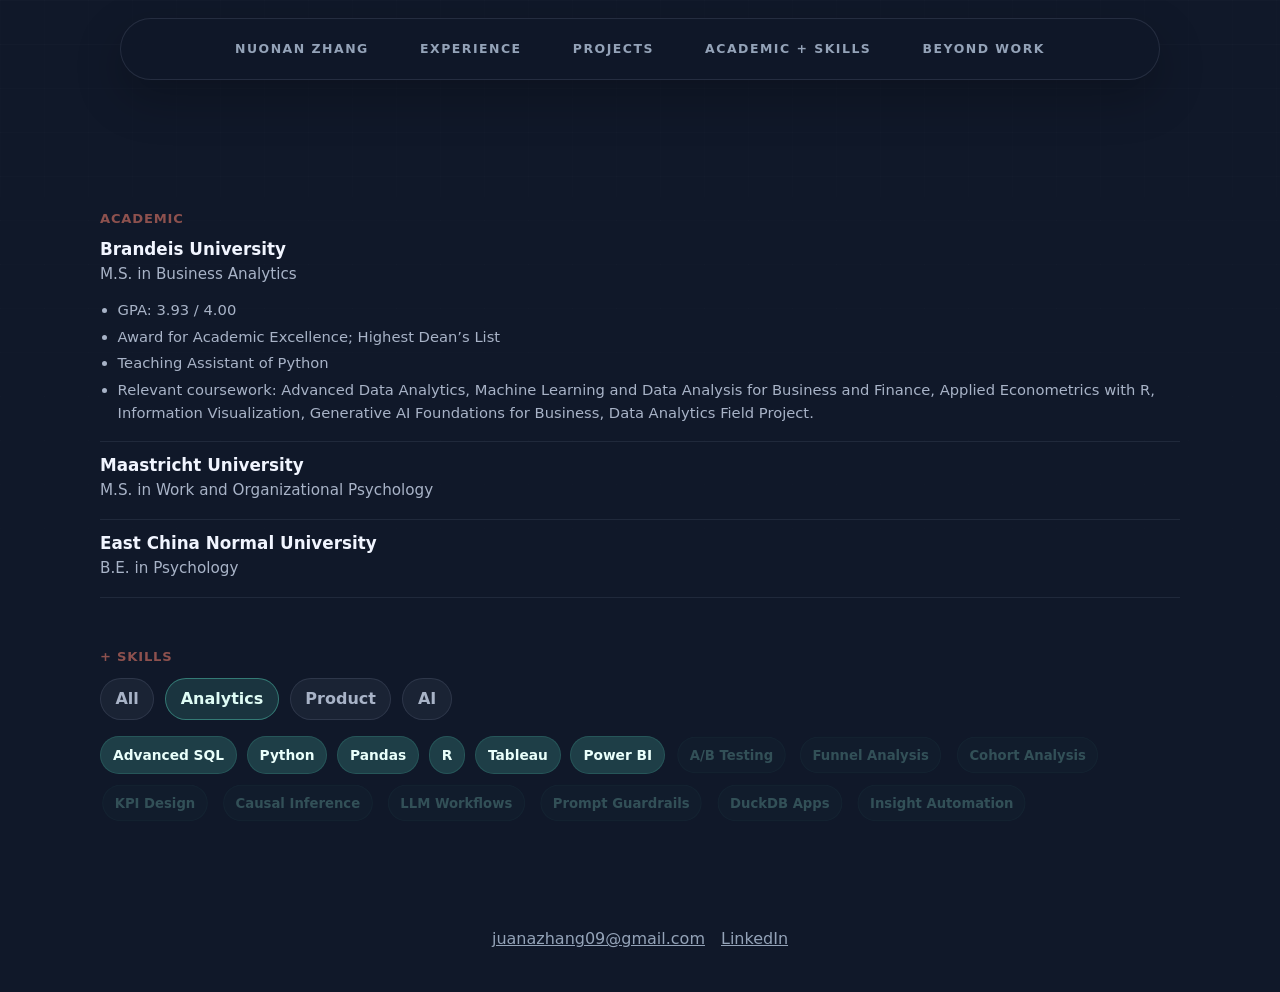
==== commit 78f96c55: "Remove location from portfolio footer" ====
--- a/about.html
+++ b/about.html
@@ -72,7 +72,6 @@
 
     <footer>
       <a href="mailto:juanazhang09@gmail.com">juanazhang09@gmail.com</a>
-      <span>Seattle, WA</span>
       <a href="https://www.linkedin.com/in/juanazhang" target="_blank" rel="noreferrer">LinkedIn</a>
     </footer>
 
